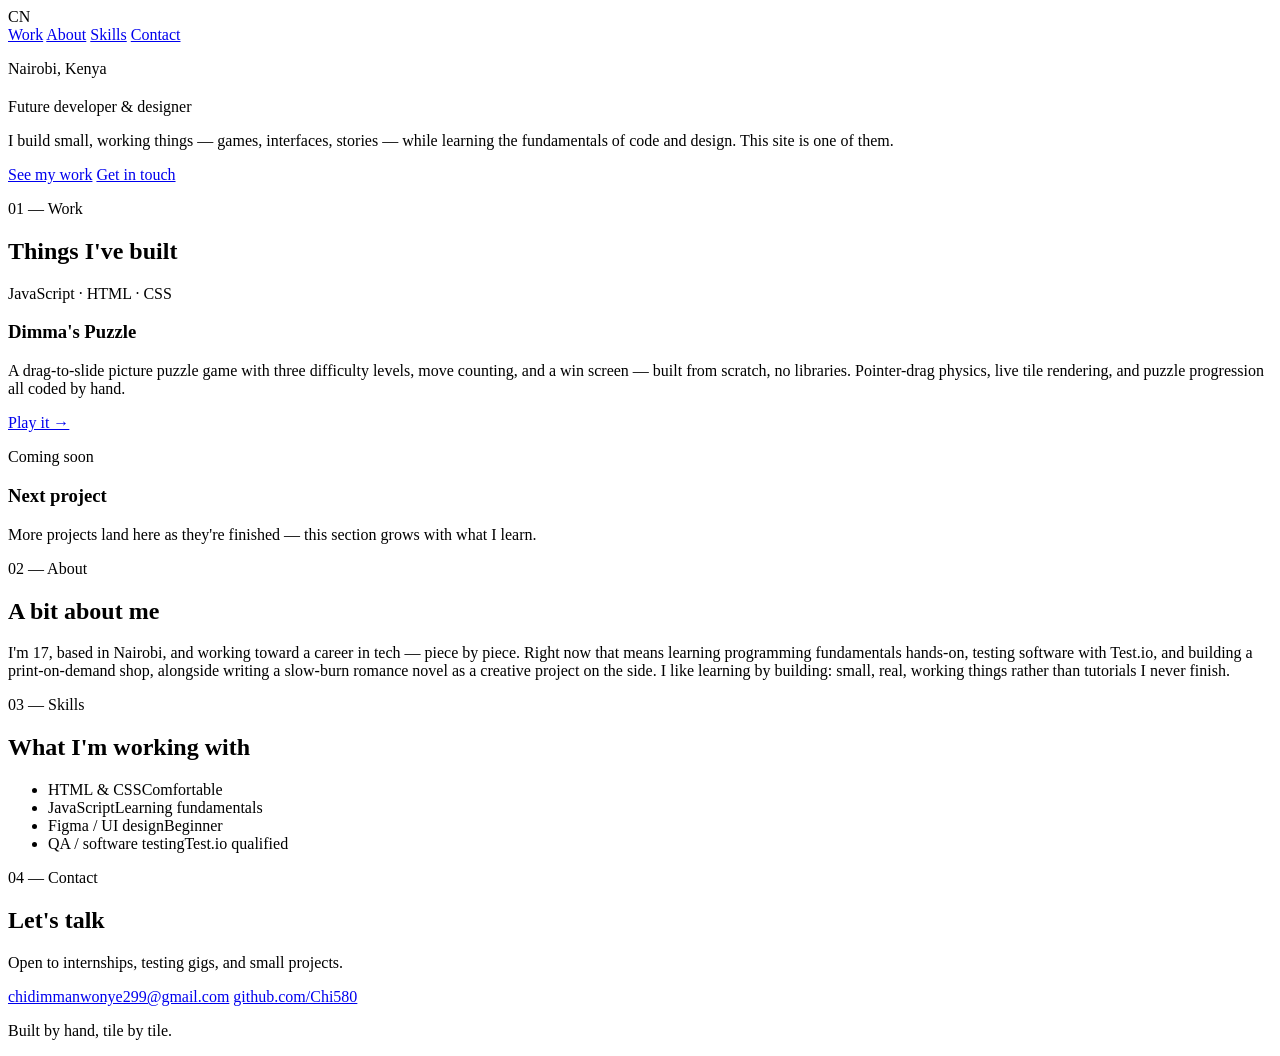
==== index.html @ a9bc4389 "Create index.html for personal portfolio This HTML file serves as a personal portfolio for Chidimma " ====
<!DOCTYPE html>
<html lang="en">
<head>
<meta charset="UTF-8">
<meta name="viewport" content="width=device-width, initial-scale=1.0">
<title>Chidimma Nwonye — Developer &amp; Designer</title>
<link rel="preconnect" href="https://fonts.googleapis.com">
<link rel="preconnect" href="https://fonts.gstatic.com" crossorigin>
<link href="https://fonts.googleapis.com/css2?family=Space+Grotesk:wght@500;600;700&family=Inter:wght@400;500;600&display=swap" rel="stylesheet">
<link rel="stylesheet" href="./style.css">
<script src="./script.js" defer></script>
</head>
<body>

<header class="topbar">
  <span class="mark">CN</span>
  <nav>
    <a href="#work">Work</a>
    <a href="#about">About</a>
    <a href="#skills">Skills</a>
    <a href="#contact">Contact</a>
  </nav>
</header>

<section class="hero">
  <div class="hero-inner">
    <p class="eyebrow">Nairobi, Kenya</p>
    <h1 class="puzzleTitle" aria-label="Chidimma Nwonye">
      <span class="tileWord" data-word="Chidimma"></span>
      <span class="tileWord" data-word="Nwonye"></span>
    </h1>
    <p class="tagline">Future developer &amp; designer</p>
    <p class="hero-sub">I build small, working things — games, interfaces, stories — while learning the fundamentals of code and design. This site is one of them.</p>
    <div class="hero-actions">
      <a class="btn btn-primary" href="#work">See my work</a>
      <a class="btn btn-ghost" href="mailto:chidimmanwonye299@gmail.com">Get in touch</a>
    </div>
  </div>
</section>

<section id="work" class="section">
  <p class="section-label">01 — Work</p>
  <h2 class="section-title">Things I've built</h2>

  <div class="project-card featured">
    <div class="project-media">
      <div class="mini-board" aria-hidden="true">
        <div class="mini-tile"></div><div class="mini-tile"></div><div class="mini-tile"></div>
        <div class="mini-tile"></div><div class="mini-tile blank"></div><div class="mini-tile"></div>
        <div class="mini-tile"></div><div class="mini-tile"></div><div class="mini-tile"></div>
      </div>
    </div>
    <div class="project-info">
      <p class="project-eyebrow">JavaScript · HTML · CSS</p>
      <h3>Dimma's Puzzle</h3>
      <p>A drag-to-slide picture puzzle game with three difficulty levels, move counting, and a win screen — built from scratch, no libraries. Pointer-drag physics, live tile rendering, and puzzle progression all coded by hand.</p>
      <a class="btn btn-primary" href="./puzzle.html">Play it &rarr;</a>
    </div>
  </div>

  <div class="project-card placeholder">
    <div class="project-info">
      <p class="project-eyebrow">Coming soon</p>
      <h3>Next project</h3>
      <p>More projects land here as they're finished — this section grows with what I learn.</p>
    </div>
  </div>
</section>

<section id="about" class="section alt">
  <p class="section-label">02 — About</p>
  <h2 class="section-title">A bit about me</h2>
  <p class="about-text">I'm 17, based in Nairobi, and working toward a career in tech — piece by piece. Right now that means learning programming fundamentals hands-on, testing software with Test.io, and building a print-on-demand shop, alongside writing a slow-burn romance novel as a creative project on the side. I like learning by building: small, real, working things rather than tutorials I never finish.</p>
</section>

<section id="skills" class="section">
  <p class="section-label">03 — Skills</p>
  <h2 class="section-title">What I'm working with</h2>
  <ul class="skills-grid">
    <li><span class="skill-name">HTML &amp; CSS</span><span class="skill-level">Comfortable</span></li>
    <li><span class="skill-name">JavaScript</span><span class="skill-level">Learning fundamentals</span></li>
    <li><span class="skill-name">Figma / UI design</span><span class="skill-level">Beginner</span></li>
    <li><span class="skill-name">QA / software testing</span><span class="skill-level">Test.io qualified</span></li>
  </ul>
</section>

<section id="contact" class="section alt contact">
  <p class="section-label">04 — Contact</p>
  <h2 class="section-title">Let's talk</h2>
  <p class="about-text">Open to internships, testing gigs, and small projects.</p>
  <div class="contact-links">
    <a class="btn btn-primary" href="mailto:chidimmanwonye299@gmail.com">chidimmanwonye299@gmail.com</a>
    <a class="btn btn-ghost" href="https://github.com/Chi580" target="_blank" rel="noopener">github.com/Chi580</a>
  </div>
</section>

<footer class="footer">
  <p>Built by hand, tile by tile.</p>
</footer>

</body>
  </html>
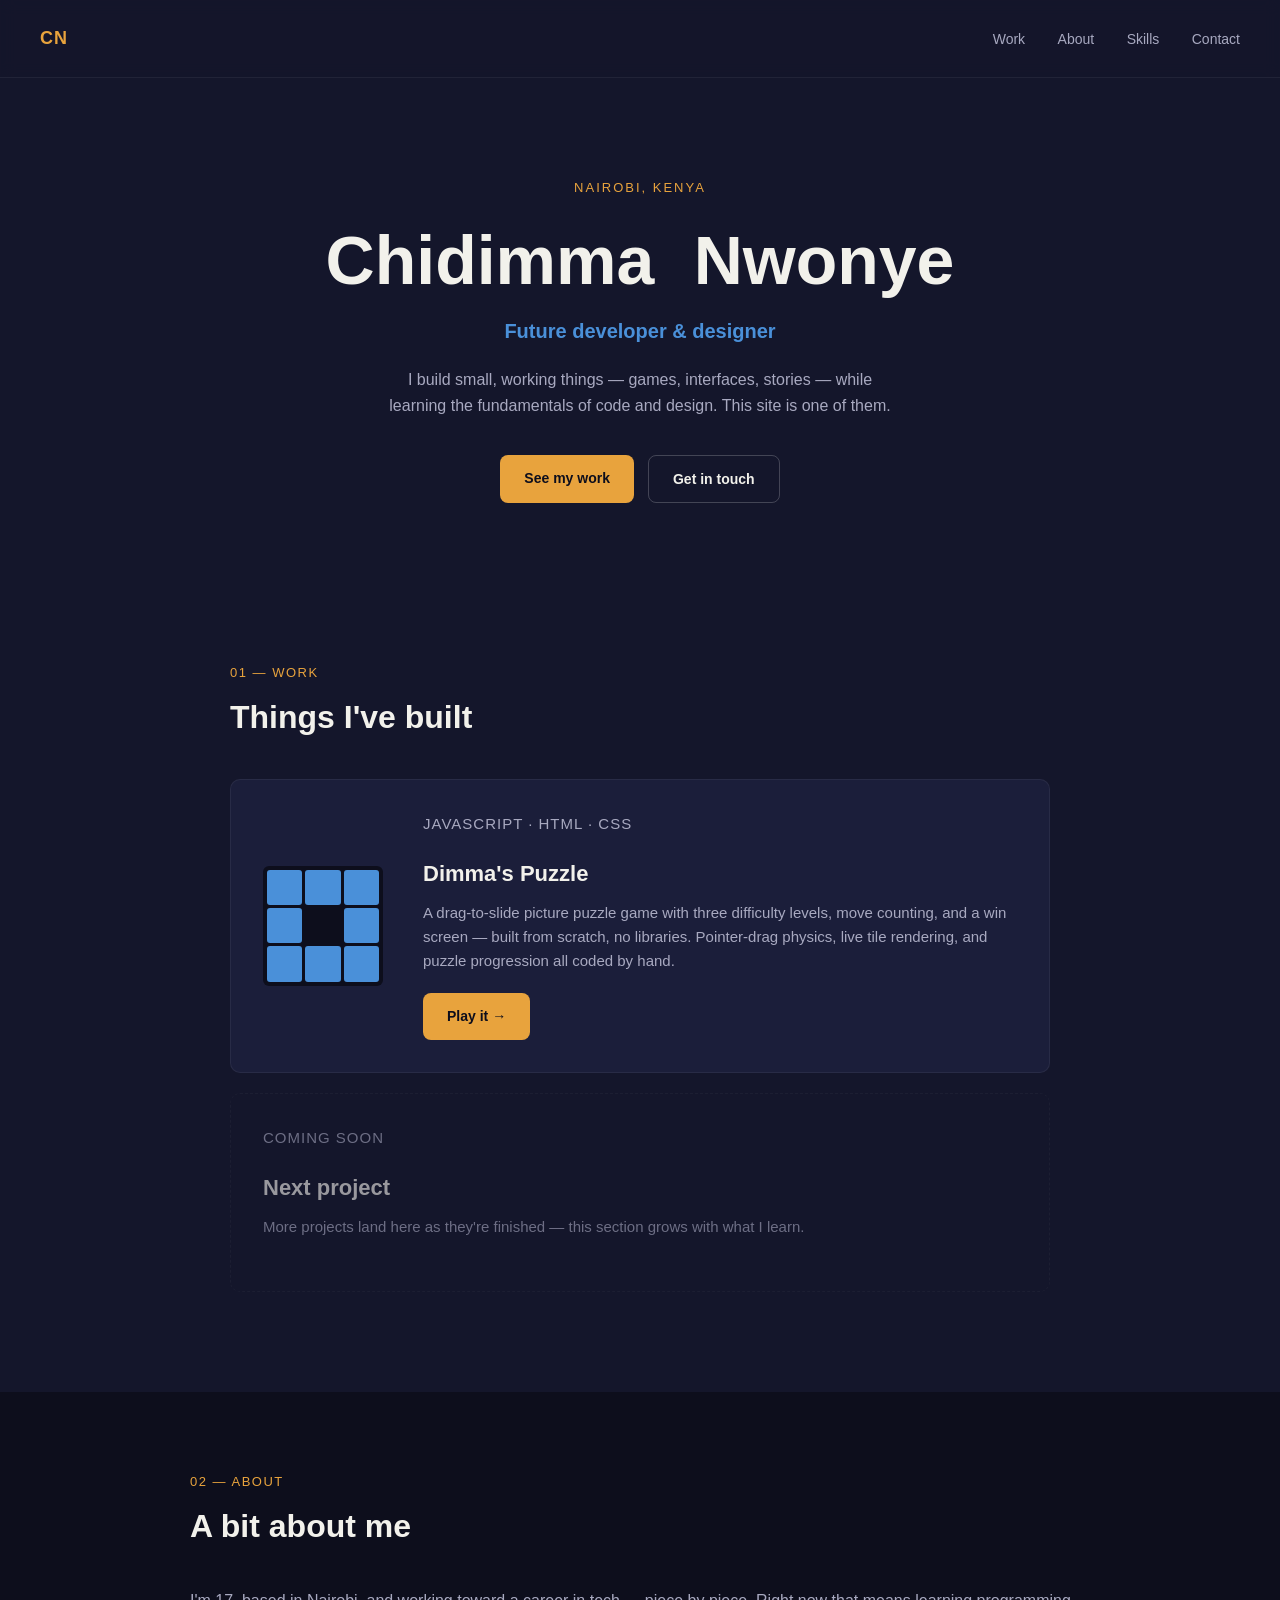
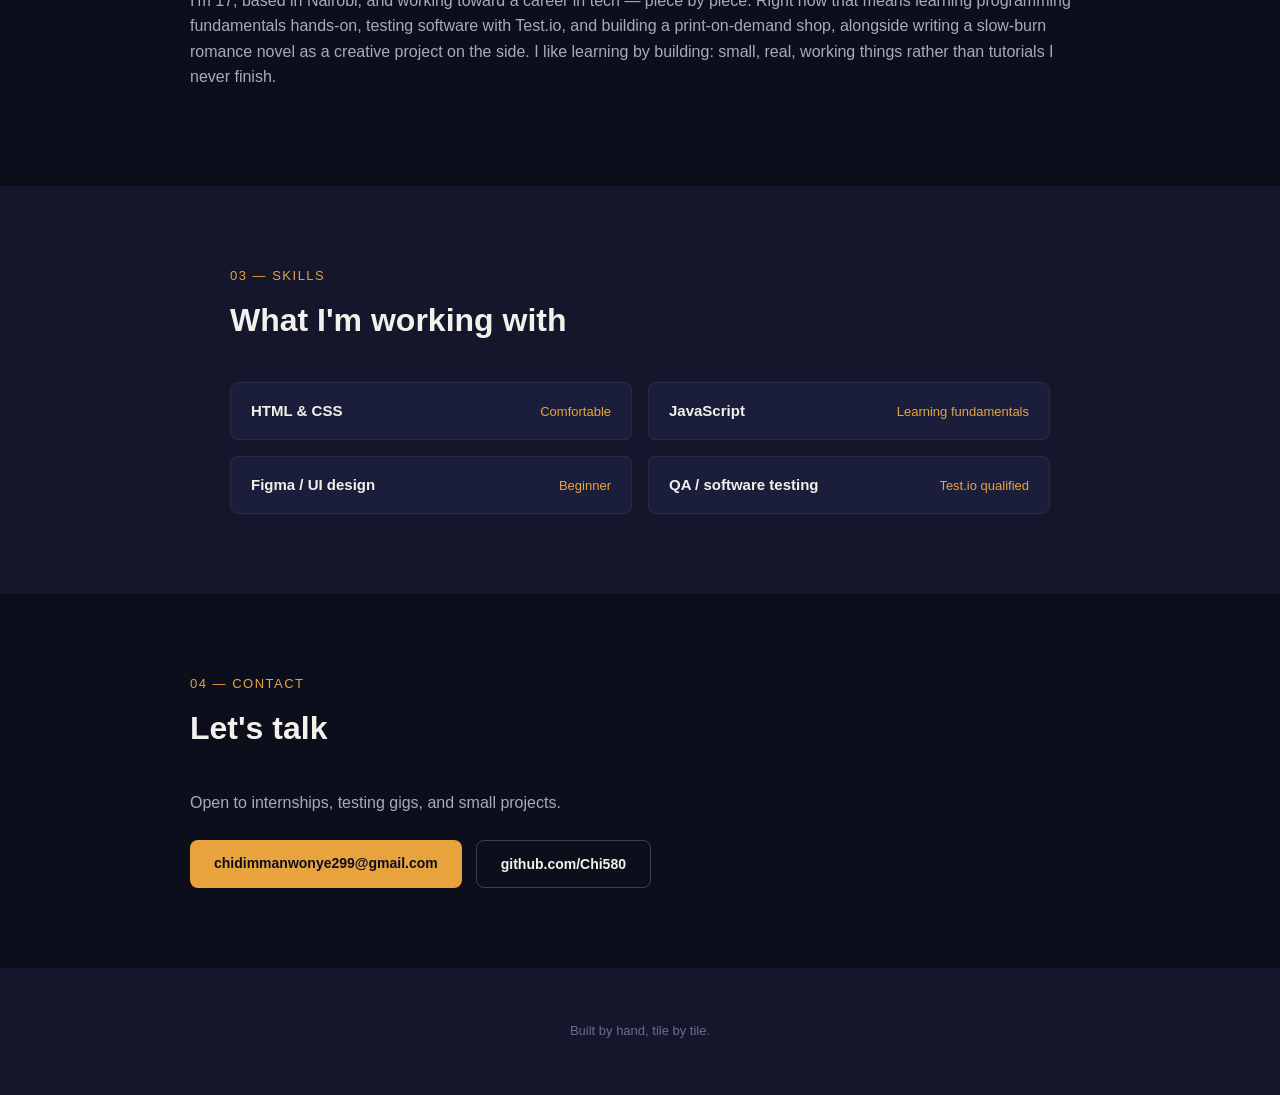
==== commit bb3a2587: "Add header section with navigation links" ====
--- a/index.html
+++ b/index.html
@@ -12,6 +12,7 @@
 </head>
 <body>
 
+  
 <header class="topbar">
   <span class="mark">CN</span>
   <nav>
--- a/style.css
+++ b/style.css
@@ -0,0 +1,325 @@
+:root {
+  --navy: #14162b;
+  --navy-deep: #0d0e1c;
+  --panel: #1b1e3a;
+  --blue: #4a90d9;
+  --amber: #e8a33d;
+  --text: #f2f1eb;
+  --text-dim: #a8a9c0;
+  --text-faint: #6c6d8a;
+  --radius: 10px;
+}
+
+* { box-sizing: border-box; }
+
+html { scroll-behavior: smooth; }
+
+body {
+  margin: 0;
+  background: var(--navy);
+  color: var(--text);
+  font-family: 'Inter', sans-serif;
+  line-height: 1.6;
+}
+
+a { color: inherit; }
+
+/* Topbar */
+.topbar {
+  display: flex;
+  align-items: center;
+  justify-content: space-between;
+  padding: 24px 40px;
+  position: sticky;
+  top: 0;
+  background: rgba(20, 22, 43, 0.85);
+  backdrop-filter: blur(8px);
+  z-index: 20;
+  border-bottom: 1px solid rgba(255,255,255,0.06);
+}
+
+.mark {
+  font-family: 'Space Grotesk', sans-serif;
+  font-weight: 700;
+  font-size: 18px;
+  letter-spacing: 1px;
+  color: var(--amber);
+}
+
+.topbar nav a {
+  text-decoration: none;
+  color: var(--text-dim);
+  font-size: 14px;
+  margin-left: 28px;
+  transition: color 0.2s ease;
+}
+
+.topbar nav a:hover { color: var(--amber); }
+
+/* Hero */
+.hero {
+  padding: 100px 40px 80px;
+  display: flex;
+  justify-content: center;
+}
+
+.hero-inner {
+  max-width: 720px;
+  text-align: center;
+}
+
+.eyebrow {
+  font-size: 13px;
+  letter-spacing: 2px;
+  text-transform: uppercase;
+  color: var(--amber);
+  margin: 0 0 24px;
+}
+
+.puzzleTitle {
+  font-family: 'Space Grotesk', sans-serif;
+  font-weight: 700;
+  font-size: clamp(40px, 7vw, 68px);
+  margin: 0;
+  line-height: 1.1;
+}
+
+.tileWord {
+  display: inline-flex;
+}
+
+.tileWord + .tileWord {
+  margin-left: 0.3em;
+}
+
+/* Signature: letters render as tiles that slide/settle into place on load,
+   echoing the sliding-tile puzzle this site is built to showcase */
+.tileChar {
+  display: inline-block;
+  opacity: 0;
+  transform: translateY(18px);
+  animation: tileSettle 0.5s cubic-bezier(0.2, 0.8, 0.2, 1) forwards;
+}
+
+@keyframes tileSettle {
+  to { opacity: 1; transform: translateY(0); }
+}
+
+.tagline {
+  font-family: 'Space Grotesk', sans-serif;
+  font-size: 20px;
+  color: var(--blue);
+  margin: 18px 0 20px;
+  font-weight: 600;
+}
+
+.hero-sub {
+  color: var(--text-dim);
+  font-size: 16px;
+  max-width: 520px;
+  margin: 0 auto 36px;
+}
+
+.hero-actions {
+  display: flex;
+  gap: 14px;
+  justify-content: center;
+  flex-wrap: wrap;
+}
+
+.btn {
+  display: inline-block;
+  padding: 12px 24px;
+  border-radius: 8px;
+  text-decoration: none;
+  font-size: 14px;
+  font-weight: 600;
+  transition: transform 0.15s ease, background 0.2s ease;
+}
+
+.btn:hover { transform: translateY(-2px); }
+
+.btn-primary {
+  background: var(--amber);
+  color: var(--navy-deep);
+}
+
+.btn-primary:hover { background: #f0b352; }
+
+.btn-ghost {
+  background: transparent;
+  color: var(--text);
+  border: 1px solid rgba(255,255,255,0.2);
+}
+
+.btn-ghost:hover { border-color: var(--amber); color: var(--amber); }
+
+/* Sections */
+.section {
+  padding: 80px 40px;
+  max-width: 900px;
+  margin: 0 auto;
+}
+
+.section.alt {
+  max-width: none;
+  background: var(--navy-deep);
+}
+
+.section.alt > * {
+  max-width: 900px;
+  margin-left: auto;
+  margin-right: auto;
+}
+
+.section-label {
+  font-family: 'Space Grotesk', sans-serif;
+  color: var(--amber);
+  font-size: 13px;
+  letter-spacing: 1.5px;
+  text-transform: uppercase;
+  margin: 0 0 8px;
+}
+
+.section-title {
+  font-family: 'Space Grotesk', sans-serif;
+  font-size: 32px;
+  margin: 0 0 36px;
+}
+
+/* Project card */
+.project-card {
+  display: flex;
+  gap: 40px;
+  align-items: center;
+  background: var(--panel);
+  border-radius: var(--radius);
+  padding: 32px;
+  margin-bottom: 20px;
+  border: 1px solid rgba(255,255,255,0.06);
+}
+
+.project-card.placeholder {
+  border-style: dashed;
+  background: transparent;
+  opacity: 0.6;
+}
+
+.project-media {
+  flex-shrink: 0;
+}
+
+.mini-board {
+  width: 120px;
+  height: 120px;
+  display: grid;
+  grid-template-columns: repeat(3, 1fr);
+  grid-template-rows: repeat(3, 1fr);
+  gap: 3px;
+  background: var(--navy-deep);
+  border-radius: 6px;
+  padding: 4px;
+}
+
+.mini-tile {
+  background: var(--blue);
+  border-radius: 3px;
+}
+
+.mini-tile.blank {
+  background: transparent;
+}
+
+.project-eyebrow {
+  color: var(--text-faint);
+  font-size: 12px;
+  letter-spacing: 1px;
+  text-transform: uppercase;
+  margin: 0 0 8px;
+}
+
+.project-info h3 {
+  font-family: 'Space Grotesk', sans-serif;
+  font-size: 22px;
+  margin: 0 0 10px;
+}
+
+.project-info p {
+  color: var(--text-dim);
+  font-size: 15px;
+  margin: 0 0 20px;
+}
+
+/* About / skills */
+.about-text {
+  color: var(--text-dim);
+  font-size: 16px;
+  max-width: 640px;
+}
+
+.skills-grid {
+  list-style: none;
+  padding: 0;
+  margin: 0;
+  display: grid;
+  grid-template-columns: 1fr 1fr;
+  gap: 16px;
+}
+
+.skills-grid li {
+  display: flex;
+  justify-content: space-between;
+  align-items: baseline;
+  background: var(--panel);
+  border-radius: 8px;
+  padding: 16px 20px;
+  border: 1px solid rgba(255,255,255,0.06);
+}
+
+.skill-name {
+  font-weight: 600;
+  font-size: 15px;
+}
+
+.skill-level {
+  color: var(--amber);
+  font-size: 13px;
+}
+
+/* Contact */
+.contact-links {
+  display: flex;
+  gap: 14px;
+  flex-wrap: wrap;
+  margin-top: 24px;
+}
+
+.footer {
+  text-align: center;
+  padding: 40px;
+  color: var(--text-faint);
+  font-size: 13px;
+}
+
+/* Responsive */
+@media (max-width: 640px) {
+  .topbar { padding: 18px 20px; }
+  .topbar nav a { margin-left: 16px; font-size: 13px; }
+  .hero { padding: 70px 20px 60px; }
+  .section { padding: 56px 20px; }
+  .project-card { flex-direction: column; text-align: center; }
+  .skills-grid { grid-template-columns: 1fr; }
+}
+
+/* Reduced motion */
+@media (prefers-reduced-motion: reduce) {
+  html { scroll-behavior: auto; }
+  .tileChar { animation: none; opacity: 1; transform: none; }
+  .btn:hover { transform: none; }
+}
+
+/* Focus visibility */
+a:focus-visible, button:focus-visible {
+  outline: 2px solid var(--amber);
+  outline-offset: 3px;
+  }
